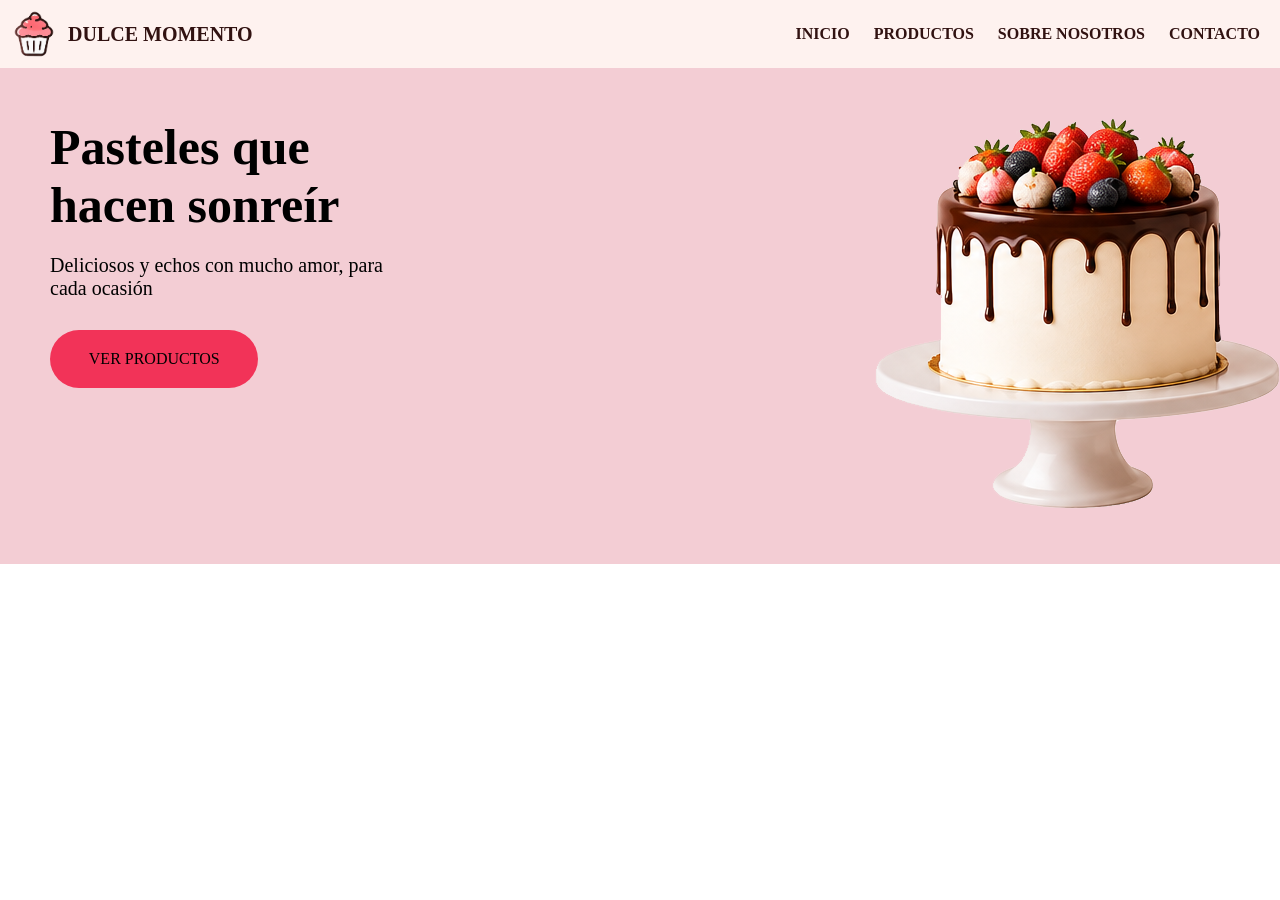
==== index.html @ 91fc01f7 "cambios al fondo en imagen principal" ====
<!DOCTYPE html>
<html lang="es">
<head>
<meta charset="UTF-8">
<title>🎂 DULCE MOMENTO 🎂</title>
<link rel="stylesheet" href="css/estilos.css">
</head>
<body>

<header class="menu">
    <div class="logo-descripcion">
    <img class="logo-principal" src="img/logo.png">
    <p>DULCE MOMENTO </p>
    </div>
    <ul class="menu-principal">
    <li><a href="#">INICIO</a></li>
    <li><a href="#">PRODUCTOS</a></li>
    <li> <a href="#">SOBRE NOSOTROS  </a></li>
    <li><a href="#">CONTACTO </a></li>
    </ul>
</header>
<main class="contenido-principal">
    <div class="contenedor-imagen-principal">
        <div class="contenedor">
            <h1>Pasteles que hacen sonreír</h1>
            <p>Deliciosos y echos con mucho amor, para cada ocasión</p>
            <div class="botones">
                VER PRODUCTOS
            </div>
        </div>
        <div class="imagen-principal">
        <img src="img/pastel-principal.png" alt="Pastel principal">
        </div>
    </div>
</main>



<script src="js/main.js"></script>
</body>
</html>
---- css/estilos.css ----
*{
margin:0;
padding:0;
}
root{
    --color-primario:#F23358;
    --color-secundario:#FEF2EF;
    --color-terciario:#311211;
}
.menu{
  display:flex;
 background-color:#FEF2EF;
 color:#311211;
 font-weight:bold;
 padding:10px;
 justify-content:space-between;
 align-items:center;
    
}
.logo-descripcion{
  display:flex;
  align-items:center;
  gap:10px;
  font-size:20px;
}
.menu-principal{

text-align:right;
}
.menu-principal li{
display:inline;
margin:10px;

}
.menu-principal li a{
color:#311211;
text-decoration:none;
}
.menu-principal li a:hover{
color:#f8f3f4;
padding:5px;
background-color:#F23358;
border-radius:5px;
}
.logo-principal{
width:48px;
height:48px;
text-align:left;
}

.botones{
 background-color:#F23358
}
.contenido-principal{
    
}

.contenedor h1{
    width:60%;
    font-size:50px;
    color:var(--color-terciario);
}
.contenedor p{
    width:60%;
    margin-top:20px;
    font-size:20px;
    color:var(--color-terciario);
}
.botones{
    width:30%;
    background-color:#F23358;
    padding:20px;
    border-radius:30px;
    text-align:center;
    margin-top:30px;
}
.contenedor-imagen-principal{
    display:flex;
    justify-content:space-between;
    padding:50px 0 50px 50px;
    background-color:#f3cdd4;
}
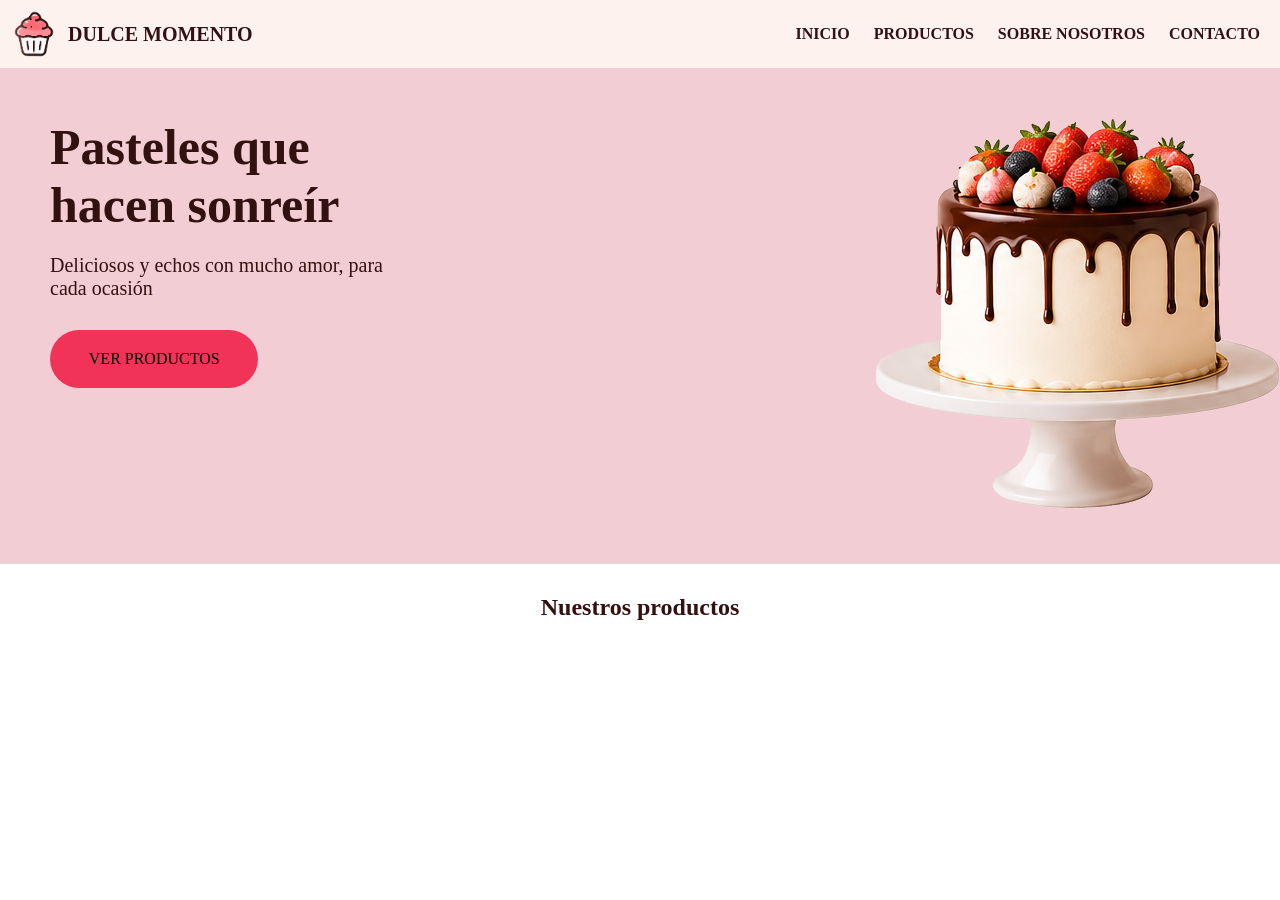
==== commit 06e0bf5d: "titulo productos" ====
--- a/index.html
+++ b/index.html
@@ -32,6 +32,10 @@
         <img src="img/pastel-principal.png" alt="Pastel principal">
         </div>
     </div>
+    <section class="seccion-productos">
+        <h1>Nuestros productos</h1>
+
+    </section>
 </main>
 
 
--- a/css/estilos.css
+++ b/css/estilos.css
@@ -2,7 +2,7 @@
 margin:0;
 padding:0;
 }
-root{
+:root{
     --color-primario:#F23358;
     --color-secundario:#FEF2EF;
     --color-terciario:#311211;
@@ -51,10 +51,6 @@
 .botones{
  background-color:#F23358
 }
-.contenido-principal{
-    
-}
-
 .contenedor h1{
     width:60%;
     font-size:50px;
@@ -79,4 +75,9 @@
     justify-content:space-between;
     padding:50px 0 50px 50px;
     background-color:#f3cdd4;
+}
+.seccion-productos h1{
+    color:var(--color-terciario);
+    text-align:center;
+    padding:30px 0 30px 0;
 }
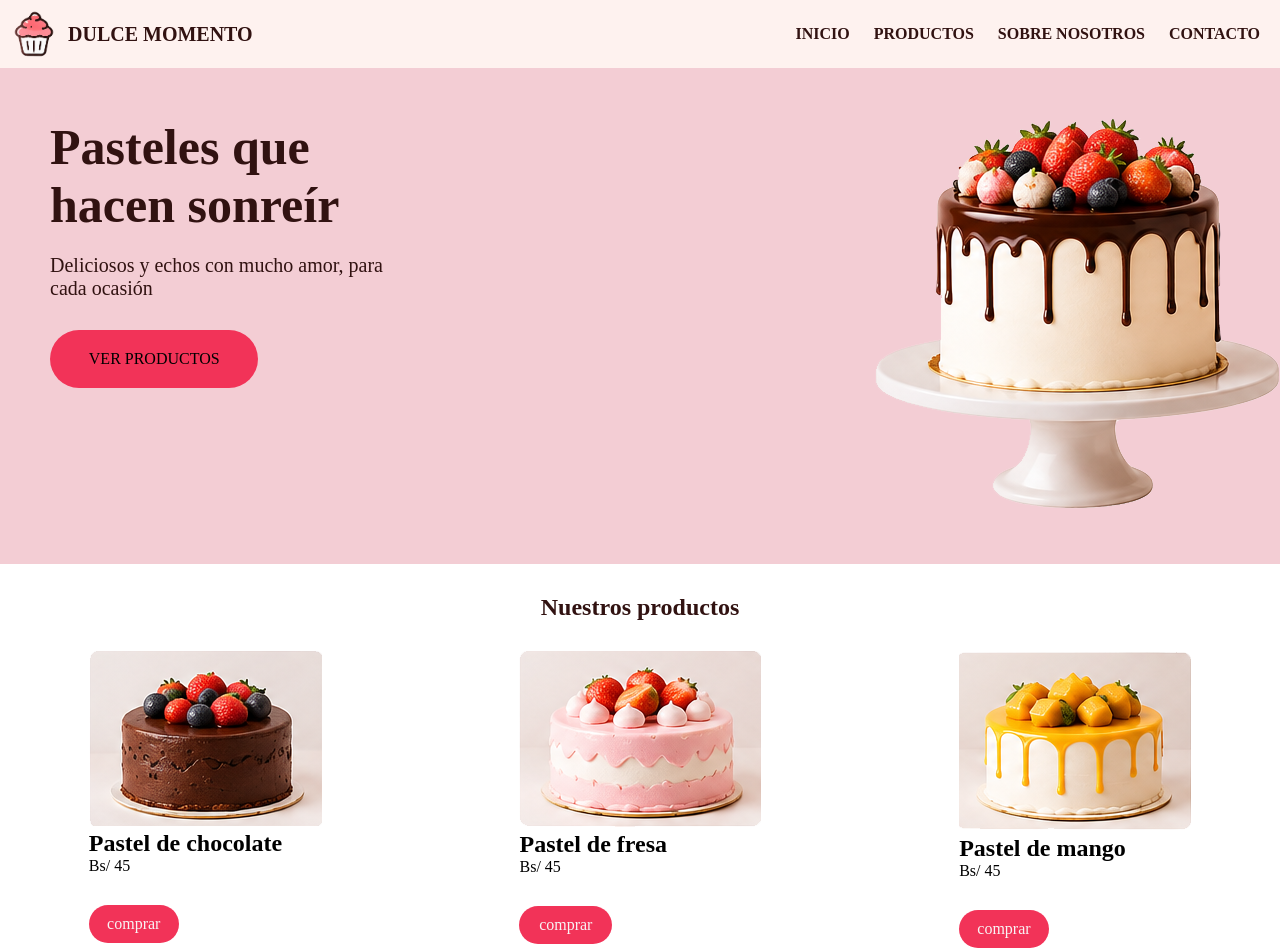
==== commit 8eb8a804: "sector productos" ====
--- a/index.html
+++ b/index.html
@@ -34,7 +34,32 @@
     </div>
     <section class="seccion-productos">
         <h1>Nuestros productos</h1>
-
+    <div class="contenedor-productos">
+        <div class="producto">
+            <img src="img/pastel-chocolate.png" alt="Pastel 1">
+            <h2>Pastel de chocolate</h2>
+            <p>Bs/ 45</p>
+            <div class="botones-secundarios">
+                comprar
+            </div>
+        </div>
+        <div class="producto">
+            <img src="img/pastel-fresa.png" alt="Pastel 1">
+            <h2>Pastel de fresa</h2>
+            <p>Bs/ 45</p>
+            <div class="botones-secundarios">
+                comprar
+            </div>
+        </div>
+        <div class="producto">
+            <img src="img/pastel-mango.png" alt="Pastel 1">
+            <h2>Pastel de mango</h2>
+            <p>Bs/ 45</p>
+            <div class="botones-secundarios">
+                comprar
+            </div>
+        </div>
+    </div>
     </section>
 </main>
 
--- a/css/estilos.css
+++ b/css/estilos.css
@@ -80,4 +80,19 @@
     color:var(--color-terciario);
     text-align:center;
     padding:30px 0 30px 0;
+}
+.contenedor-productos{
+    display:flex;
+    justify-content:space-around;
+    flex-wrap:wrap;
+    gap:20px;
+}
+.botones-secundarios{
+    width:30%;
+    color:#f8f3f4;
+    background-color:#F23358;
+    padding:10px;
+    border-radius:20px;
+    text-align:center;
+    margin-top:30px;
 }
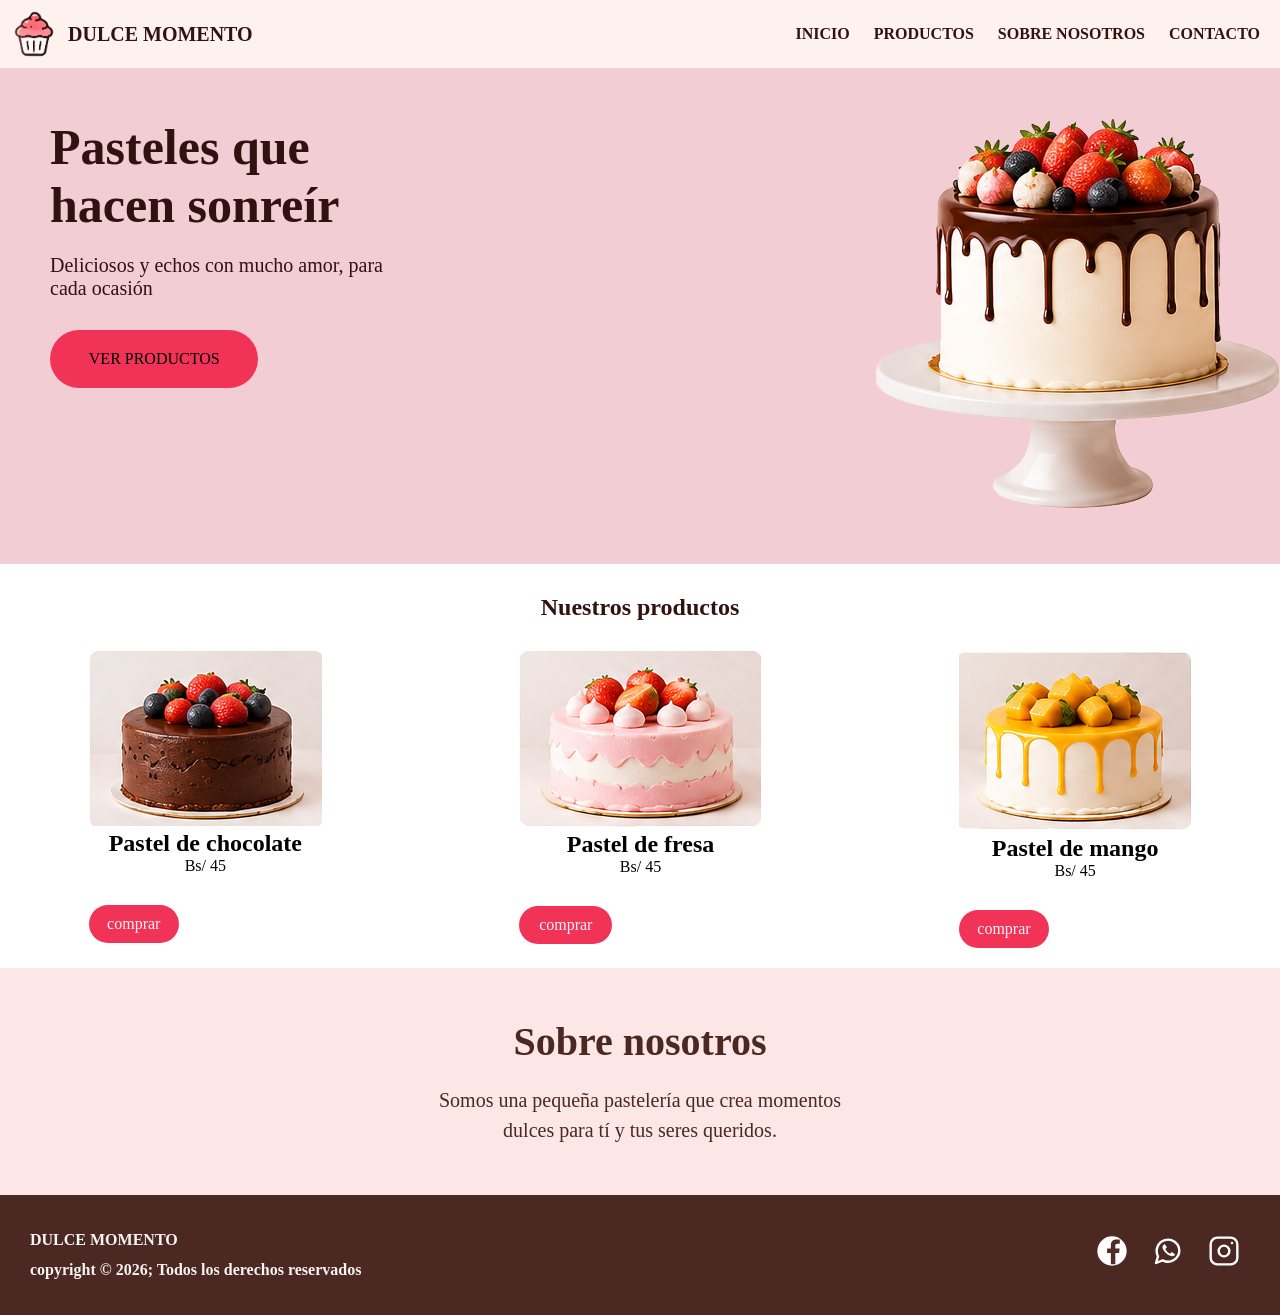
==== commit 04cf7bee: "añdimos un footer" ====
--- a/index.html
+++ b/index.html
@@ -61,9 +61,93 @@
         </div>
     </div>
     </section>
+    <section class="seccion-sobre-nosotros">
+        <h1>Sobre nosotros</h1>
+        <p>Somos una pequeña pastelería que crea momentos dulces para tí y tus seres queridos.  </p>
+    </section>
 </main>
 
+<footer class="pie-pagina">
+    <div class="contenedor-pie-pagina">
+       
+            
+            <p>DULCE MOMENTO </p>
+            <p>copyright &copy 2026; Todos los derechos reservados</p>
+       
+       
+    </div>
+    <div class="footer-iconos">
+      
+<svg xmlns="http://www.w3.org/2000/svg"
+     width="32"
+     height="32"
+     viewBox="0 0 24 24">
+  <circle cx="12" cy="12" r="11" fill="white"/>
+  <path
+    d="M14.5 22V13.5H17.3L17.7 10.2H14.5V8.1
+       C14.5 7.15 14.76 6.5 16.13 6.5H17.85V3.55
+       C17.55 3.51 16.53 3.42 15.34 3.42
+       C12.85 3.42 11.15 4.94 11.15 7.73V10.2
+       H8.35V13.5H11.15V22Z"
+    fill="#512b25"/>
+</svg>
 
+
+<svg xmlns="http://www.w3.org/2000/svg"
+     width="32"
+     height="32"
+     viewBox="0 0 24 24"
+     fill="none"
+     stroke="white"
+     stroke-width="1.8"
+     stroke-linecap="round"
+     stroke-linejoin="round">
+
+  <path d="M20.5 11.5
+           A8.5 8.5 0 0 1 8 19
+           L3 21
+           L4.5 16
+           A8.5 8.5 0 1 1 20.5 11.5Z"/>
+
+  <path d="M8.2 7.8
+           C7.5 8.5 7.8 10.2 9.2 12.2
+           C10.8 14.4 13 15.8 15.2 16
+           C16.2 16.1 17 15.4 17.3 14.5
+           L14.8 12.8
+           L13.5 14
+           C11.8 13.2 10.8 12.2 10 10.5
+           L11.2 9.2
+           L9.5 6.8Z"
+        fill="white"
+        stroke="none"/>
+
+</svg>
+
+
+<svg xmlns="http://www.w3.org/2000/svg"
+     width="32"
+     height="32"
+     viewBox="0 0 24 24"
+     fill="none"
+     stroke="white"
+     stroke-width="1.8"
+     stroke-linecap="round"
+     stroke-linejoin="round">
+
+  <rect x="2" y="2"
+        width="20" height="20"
+        rx="5" ry="5"/>
+
+  <circle cx="12" cy="12" r="4"/>
+
+  <circle cx="18" cy="6"
+          r="1"
+          fill="white"
+          stroke="none"/>
+
+</svg>
+    </div>
+</footer>
 
 <script src="js/main.js"></script>
 </body>
--- a/css/estilos.css
+++ b/css/estilos.css
@@ -95,4 +95,46 @@
     border-radius:20px;
     text-align:center;
     margin-top:30px;
+}
+.producto{
+
+text-align:center;
+
+}
+.seccion-sobre-nosotros{
+    margin-top:20px;
+    background-color:#FCE6E6;
+    padding:50px 0 50px 0;
+    text-align:center;
+}
+.seccion-sobre-nosotros h1{
+    color:#4B2822;
+    font-size:40px;
+}
+.seccion-sobre-nosotros p{
+    color:#4B2822;
+    width:35%;
+    margin:auto;
+    font-size:20px;
+    margin-top:20px;
+    line-height:30px;
+}
+.pie-pagina{
+    display: flex;
+    gap:10px;
+    justify-content:space-between;
+    background-color:#4B2822;
+    color:#f8f3f4;
+    padding:30px;
+    
+}
+.contenedor-pie-pagina{
+    text-align:left;
+    line-height:30px;
+    font-weight: bold;;
+   
+}
+.footer-iconos svg{
+    padding:10px;
+    
 }
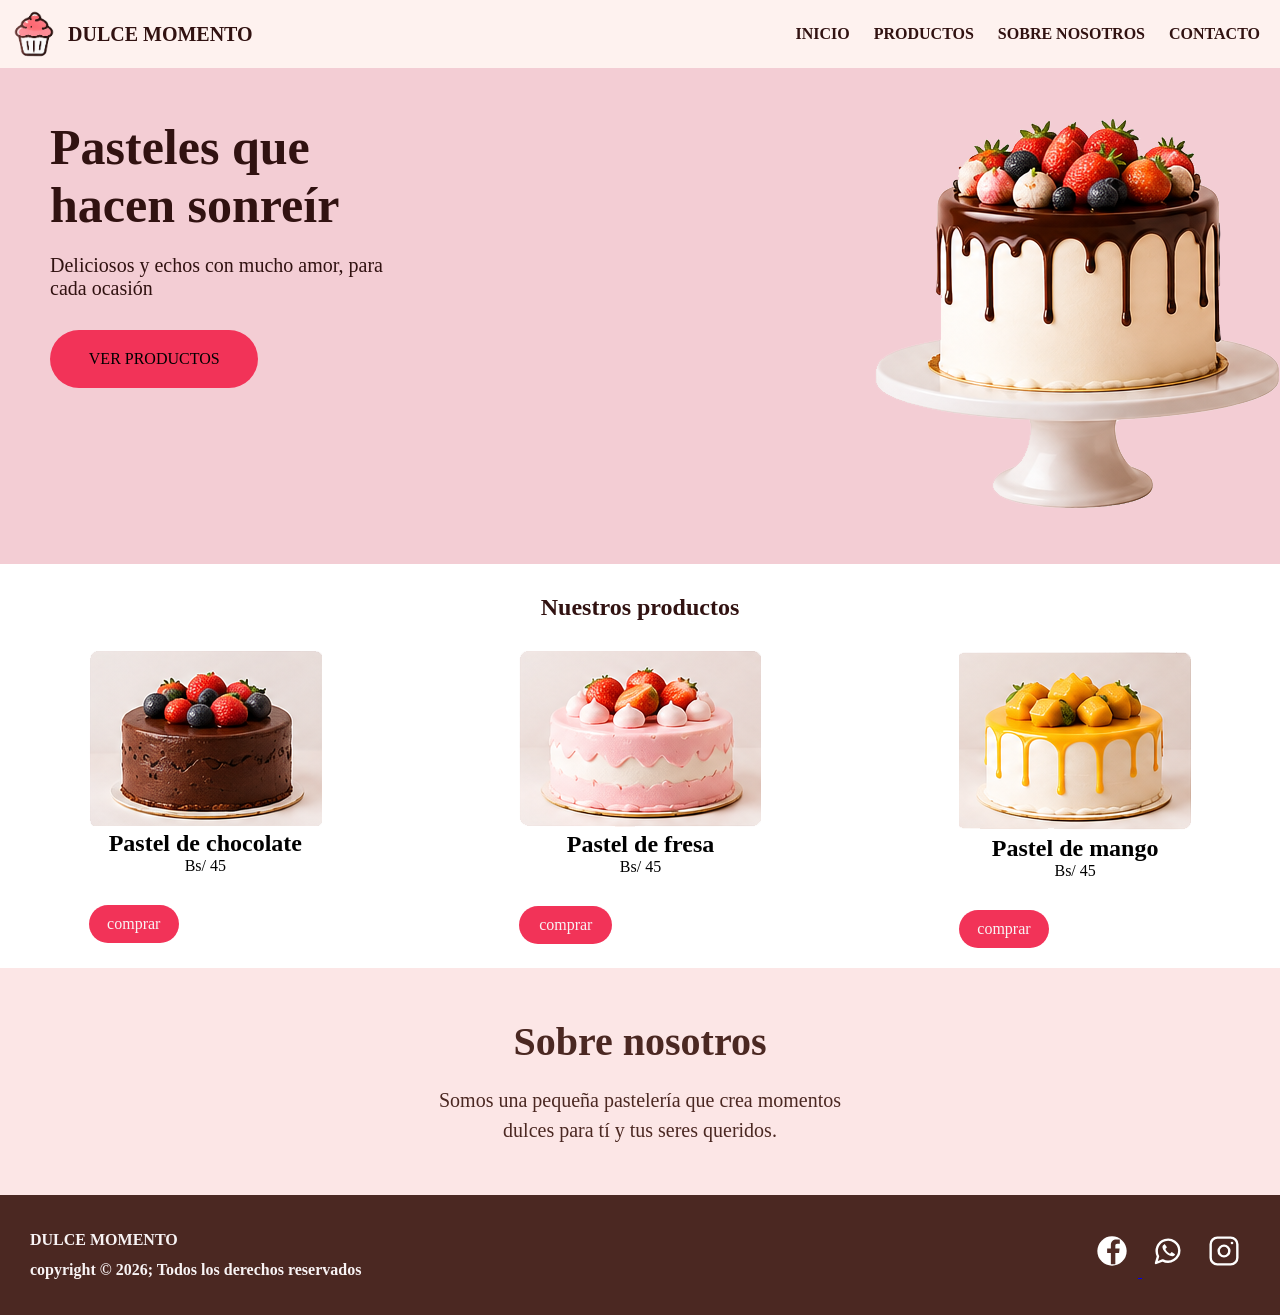
==== commit 2431efb7: "link redes sociales" ====
--- a/index.html
+++ b/index.html
@@ -14,8 +14,8 @@
     </div>
     <ul class="menu-principal">
     <li><a href="#">INICIO</a></li>
-    <li><a href="#">PRODUCTOS</a></li>
-    <li> <a href="#">SOBRE NOSOTROS  </a></li>
+    <li><a href="#productos">PRODUCTOS</a></li>
+    <li> <a href="#sobre-nosotros">SOBRE NOSOTROS  </a></li>
     <li><a href="#">CONTACTO </a></li>
     </ul>
 </header>
@@ -32,7 +32,7 @@
         <img src="img/pastel-principal.png" alt="Pastel principal">
         </div>
     </div>
-    <section class="seccion-productos">
+    <section class="seccion-productos" id="productos">
         <h1>Nuestros productos</h1>
     <div class="contenedor-productos">
         <div class="producto">
@@ -61,13 +61,13 @@
         </div>
     </div>
     </section>
-    <section class="seccion-sobre-nosotros">
+    <section class="seccion-sobre-nosotros" id="sobre-nosotros">
         <h1>Sobre nosotros</h1>
         <p>Somos una pequeña pastelería que crea momentos dulces para tí y tus seres queridos.  </p>
     </section>
 </main>
 
-<footer class="pie-pagina">
+<footer class="pie-pagina" >
     <div class="contenedor-pie-pagina">
        
             
@@ -77,8 +77,7 @@
        
     </div>
     <div class="footer-iconos">
-      
-<svg xmlns="http://www.w3.org/2000/svg"
+      <a href="https://www.facebook.com/wilnermena" target="_blank" > <svg xmlns="http://www.w3.org/2000/svg"
      width="32"
      height="32"
      viewBox="0 0 24 24">
@@ -90,10 +89,11 @@
        C12.85 3.42 11.15 4.94 11.15 7.73V10.2
        H8.35V13.5H11.15V22Z"
     fill="#512b25"/>
-</svg>
+</svg>   </a>
 
 
-<svg xmlns="http://www.w3.org/2000/svg"
+<a href="https://wa.me/59172265286?text=Hola,+%C2%BFc%C3%B3mo+est%C3%A1s?+Me+gustar%C3%ADa+obtener+m%C3%A1s+informaci%C3%B3n.&utm_source=chatgpt.com">
+    <svg xmlns="http://www.w3.org/2000/svg"
      width="32"
      height="32"
      viewBox="0 0 24 24"
@@ -121,10 +121,9 @@
         fill="white"
         stroke="none"/>
 
-</svg>
+</svg></a>
 
-
-<svg xmlns="http://www.w3.org/2000/svg"
+<a href="http://www.instagram.com" target="_blank"><svg xmlns="http://www.w3.org/2000/svg"
      width="32"
      height="32"
      viewBox="0 0 24 24"
@@ -145,7 +144,9 @@
           fill="white"
           stroke="none"/>
 
-</svg>
+</svg></a>
+
+
     </div>
 </footer>
 
--- a/css/estilos.css
+++ b/css/estilos.css
@@ -128,6 +128,10 @@
     padding:30px;
     
 }
+footer{
+
+}
+
 .contenedor-pie-pagina{
     text-align:left;
     line-height:30px;
